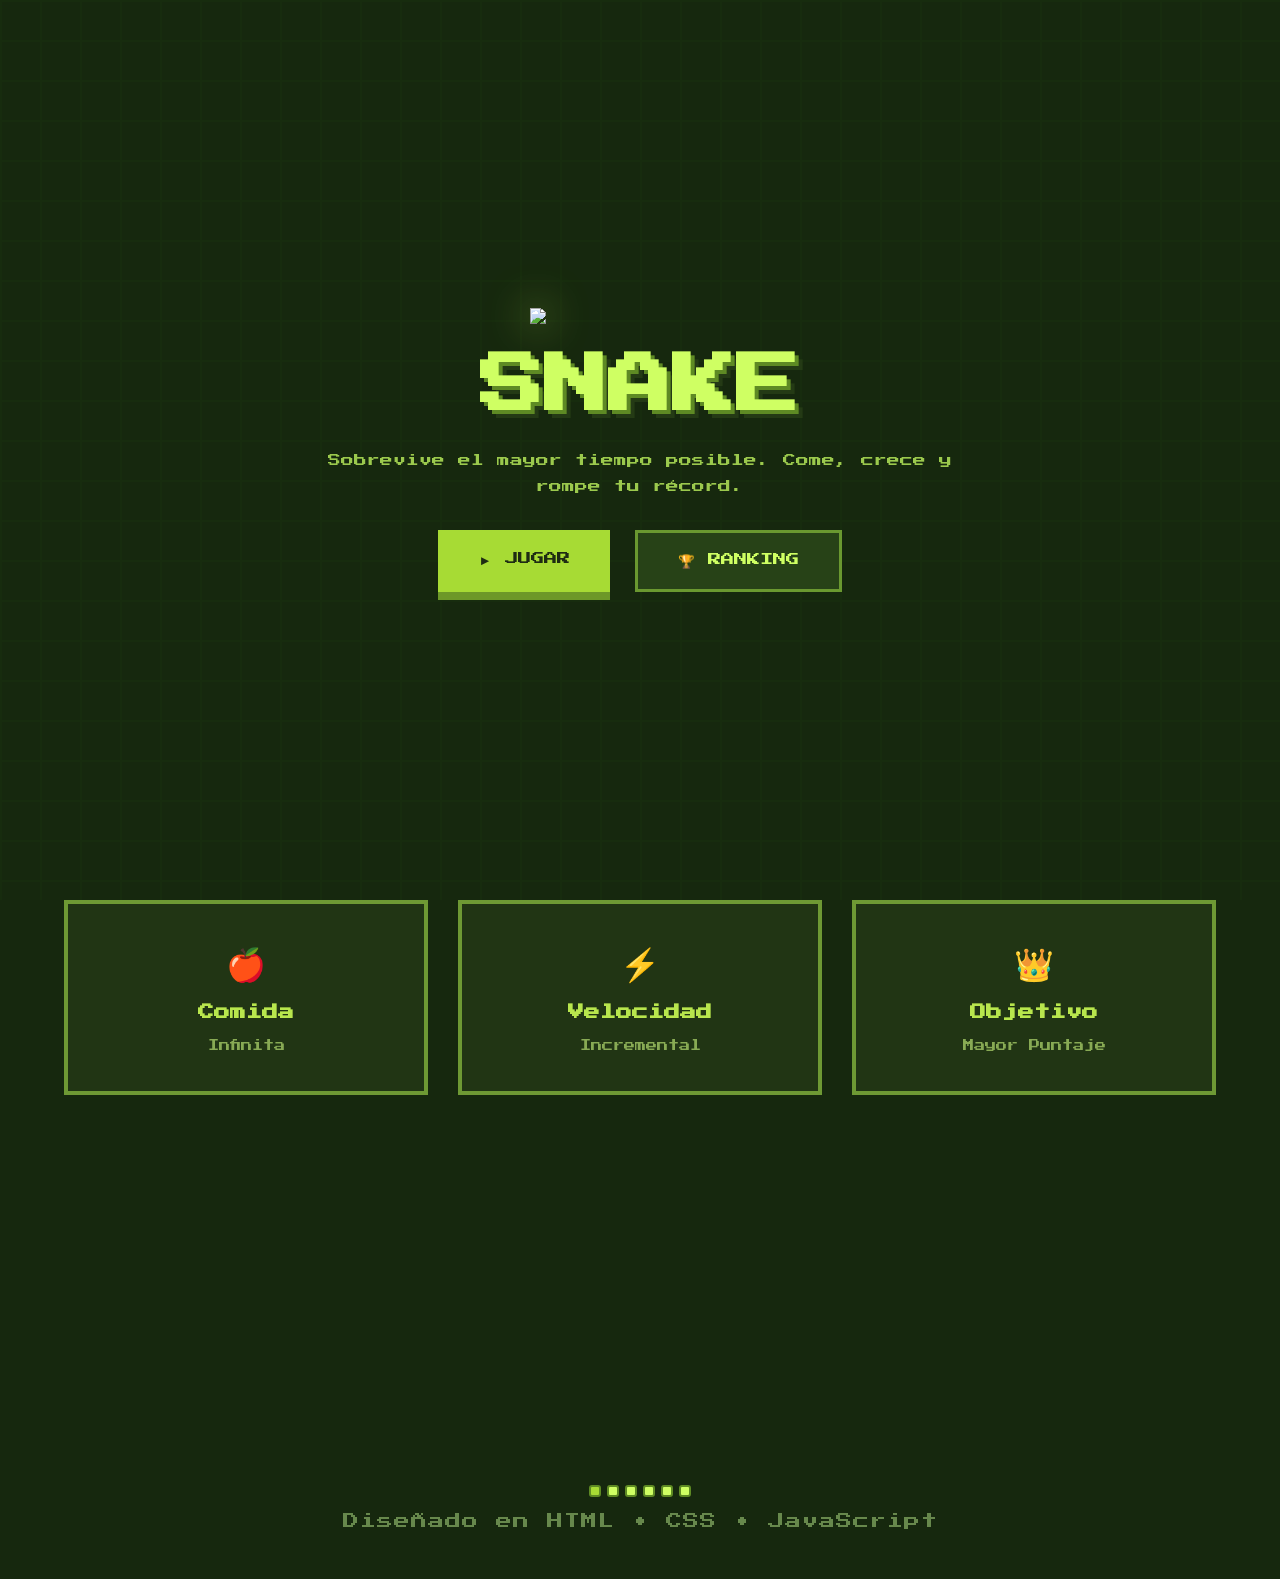
==== Web/index.html @ 56bdaa47 "Creación archivos python y java" ====
<!DOCTYPE html>
<html lang="es">

<head>

    <meta charset="UTF-8">
    <meta name="viewport" content="width=device-width, initial-scale=1.0">

    <title>Snake</title>

    <link rel="stylesheet" href="/Web/css/styles.css">

    <link rel="preconnect" href="https://fonts.googleapis.com">
    <link rel="preconnect" href="https://fonts.gstatic.com" crossorigin>

    <link href="https://fonts.googleapis.com/css2?family=Press+Start+2P&display=swap" rel="stylesheet">

</head>

<body>

    <div class="background-grid"></div>

    <header>

        <img src="snake-logo.png" class="logo">

        <h1>SNAKE</h1>

        <p>
            Sobrevive el mayor tiempo posible.
            Come, crece y rompe tu récord.
        </p>

        <div class="buttons">

            <button class="play">
                ► JUGAR
            </button>

            <button class="ranking">
                🏆 RANKING
            </button>

        </div>

    </header>


    <section class="stats">

        <div>

            <span>🍎</span>

            <h2>Comida</h2>

            <p>Infinita</p>

        </div>

        <div>

            <span>⚡</span>

            <h2>Velocidad</h2>

            <p>Incremental</p>

        </div>

        <div>

            <span>👑</span>

            <h2>Objetivo</h2>

            <p>Mayor Puntaje</p>

        </div>

    </section>


    <section class="snake-animation">

        <div id="snake"></div>

    </section>


    <footer>

        <div class="footer-snake" aria-hidden="true">
            <span class="snake-segment"></span>
            <span class="snake-segment"></span>
            <span class="snake-segment"></span>
            <span class="snake-segment"></span>
            <span class="snake-segment"></span>
            <span class="snake-segment"></span>
        </div>

        <div class="footer-text">
            Diseñado en HTML • CSS • JavaScript
        </div>

    </footer>

<script src="script.js"></script>

</body>

</html>
---- Web/css/styles.css ----
*{
    margin:0;
    padding:0;
    box-sizing:border-box;
}

body{

    font-family:"Press Start 2P", cursive;

    background:#16280E;

    color:#C6FF5D;

    overflow-x:hidden;

}

/*----------------------*/

.background-grid{

    position:fixed;

    width:100%;
    height:100%;

    background-image:

    linear-gradient(#1C3611 2px, transparent 2px),
    linear-gradient(90deg,#1C3611 2px, transparent 2px);

    background-size:40px 40px;

    opacity:.35;

    z-index:-1;

}

/*----------------------*/

header{

    min-height:100vh;

    display:flex;

    flex-direction:column;

    justify-content:center;

    align-items:center;

    text-align:center;

    gap:30px;

    padding:40px;

}

/*----------------------*/

.logo{

    width:220px;

    image-rendering:pixelated;

    filter:drop-shadow(0 0 20px #A8D63D);

}

/*----------------------*/

h1{

    font-size:4rem;

    color:#CFFF63;

    text-shadow:

    4px 4px #5E8A24,

    8px 8px #243A15;

}

header p{

    width:700px;
    max-width:90%;

    color:#9BC94D;

    line-height:2;

    font-size:.8rem;

}

/*----------------------*/

.buttons{

    display:flex;

    gap:25px;

    flex-wrap:wrap;

}

/*----------------------*/

button{

    padding:20px 40px;

    border:none;

    cursor:pointer;

    font-family:inherit;

    transition:.25s;

}

/*----------------------*/

.play{

    background:#A7DB34;

    color:#1E2C13;

    box-shadow:0 8px #6D9828;

}

/*----------------------*/

.ranking{

    background:#274217;

    color:#CFFF63;

    border:3px solid #6A9830;

}

/*----------------------*/

button:hover{

    transform:translateY(-5px);

    box-shadow:0 0 20px #BFFF55;

}

/*----------------------*/

.stats{

    display:grid;

    grid-template-columns:repeat(3,1fr);

    gap:30px;

    width:90%;

    max-width:1200px;

    margin:auto;

    padding-bottom:100px;

}

/*----------------------*/

.stats div{

    background:#213514;

    border:4px solid #6E9934;

    padding:40px;

    text-align:center;

    transition:.3s;

}

.stats div:hover{

    transform:translateY(-8px);

}

.stats span{

    font-size:2rem;

}

.stats h2{

    margin:20px 0;

    color:#B8E64D;

    font-size:1rem;

}

.stats p{

    color:#88AA54;

    font-size:.7rem;

}

/*----------------------*/

.snake-animation{

    display:flex;

    justify-content:center;

    margin:120px 0;

}

/*----------------------*/

#snake{

    display:flex;

    gap:5px;

}

/*----------------------*/

.pixel{

    width:25px;

    height:25px;

    background:#A8D63C;

    border:3px solid #5A8725;

}

/*----------------------*/

footer{

    text-align:center;

    padding:50px;

    color:#67884C;

}

.footer-snake{

    display:flex;

    justify-content:center;

    gap:6px;

    margin:0 auto 16px;

    width:max-content;

    animation:snake-move 1.2s ease-in-out infinite alternate;

}

.snake-segment{

    width:12px;

    height:12px;

    background:#CFFF63;

    border:2px solid #5E8A24;

    border-radius:3px;

}

.snake-segment:first-child{

    background:#A7DB34;

}

.footer-text{

    letter-spacing:1px;

}

@keyframes snake-move{

    0%{

        transform:translateX(-18px);

    }

    100%{

        transform:translateX(18px);

    }

}

/*----------------------*/

@media(max-width:850px){

    h1{

        font-size:2rem;

    }

    .stats{

        grid-template-columns:1fr;

    }

    button{

        width:100%;

    }

    .buttons{

        width:100%;
    }

}
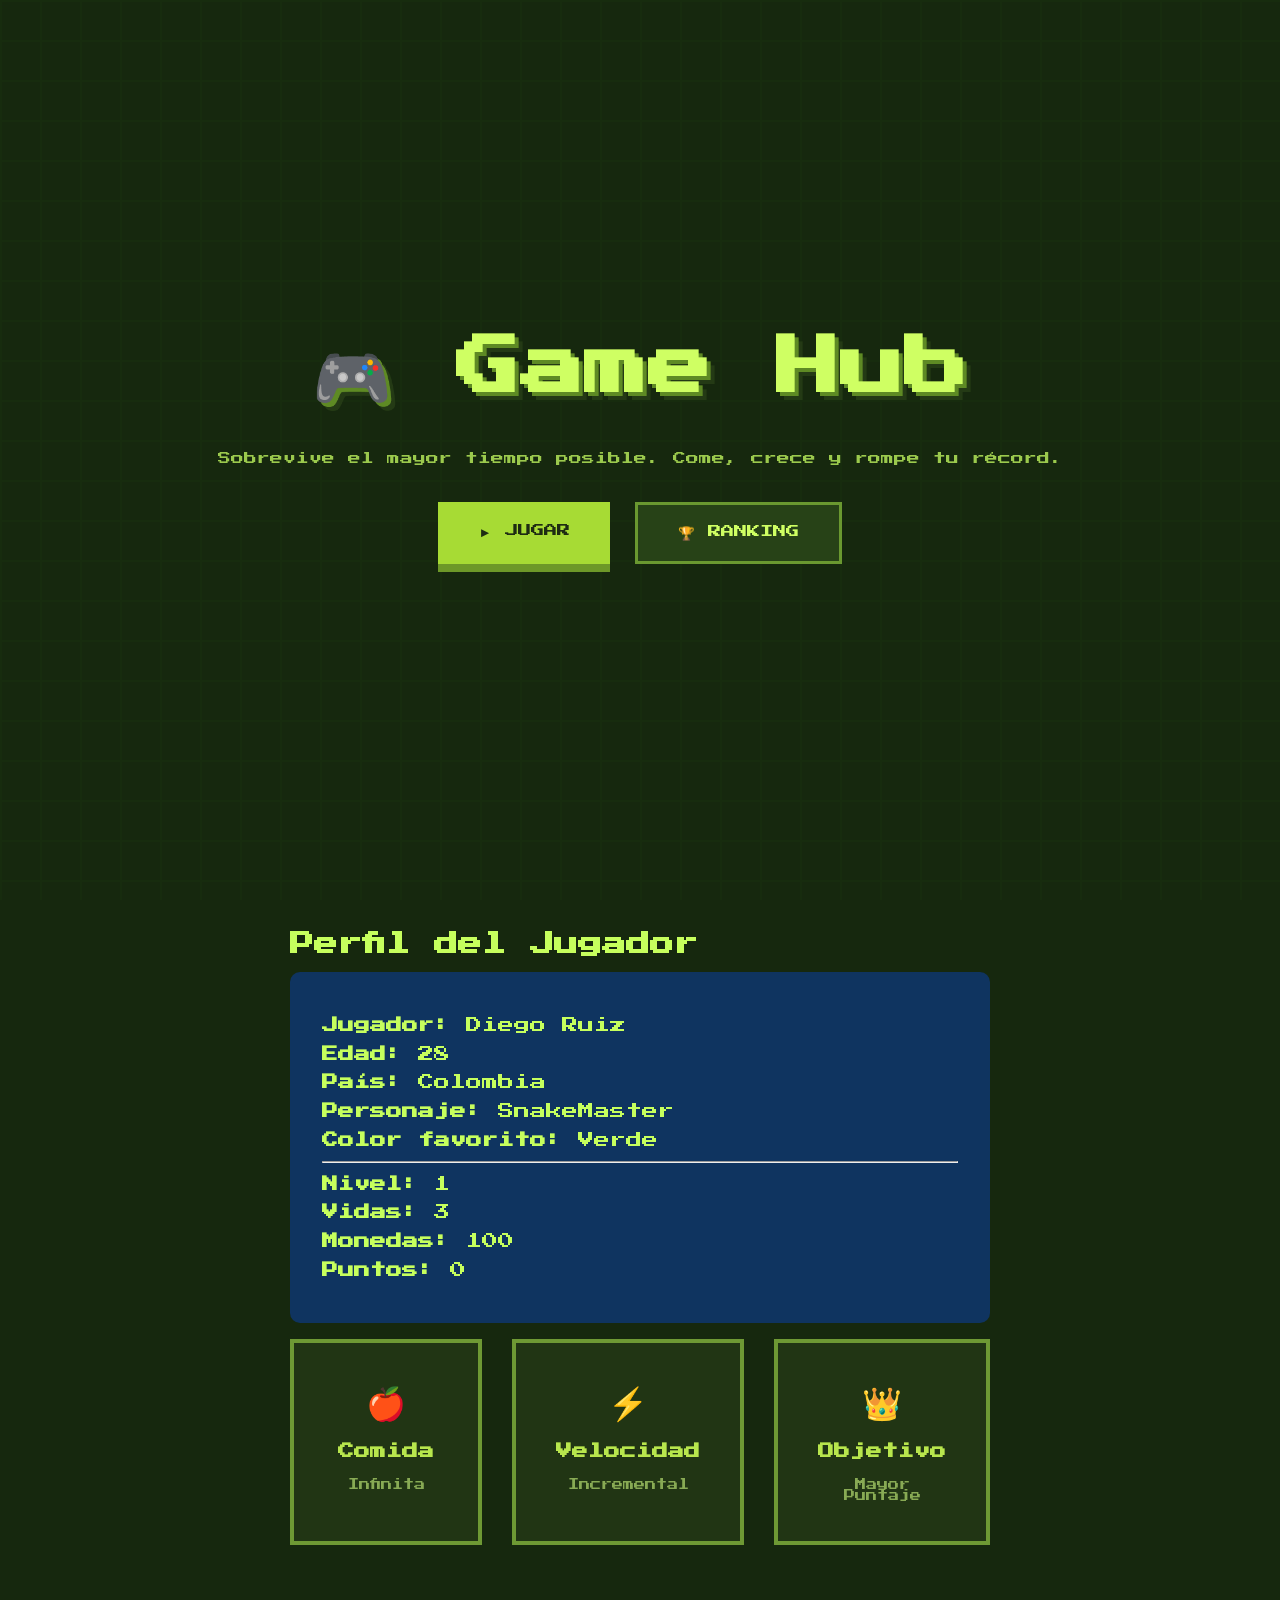
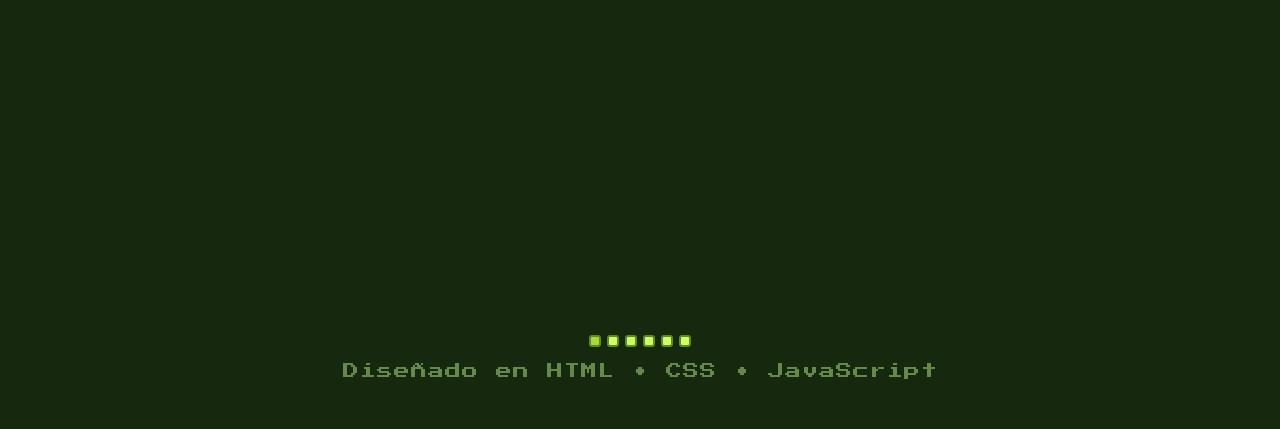
==== commit 1ed6a898: "Feat: agregar sección perfil a la web, creación captura de datos perfil java y python" ====
--- a/Web/index.html
+++ b/Web/index.html
@@ -1,113 +1,97 @@
-<!DOCTYPE html>
+<!doctype html>
 <html lang="es">
-
-<head>
-
-    <meta charset="UTF-8">
-    <meta name="viewport" content="width=device-width, initial-scale=1.0">
+  <head>
+    <meta charset="UTF-8" />
+    <meta name="viewport" content="width=device-width, initial-scale=1.0" />
 
     <title>Snake</title>
 
-    <link rel="stylesheet" href="/Web/css/styles.css">
+    <link rel="stylesheet" href="/Web/css/styles.css" />
 
-    <link rel="preconnect" href="https://fonts.googleapis.com">
-    <link rel="preconnect" href="https://fonts.gstatic.com" crossorigin>
+    <link rel="preconnect" href="https://fonts.googleapis.com" />
+    <link rel="preconnect" href="https://fonts.gstatic.com" crossorigin />
 
-    <link href="https://fonts.googleapis.com/css2?family=Press+Start+2P&display=swap" rel="stylesheet">
+    <link
+      href="https://fonts.googleapis.com/css2?family=Press+Start+2P&display=swap"
+      rel="stylesheet"
+    />
+  </head>
 
-</head>
-
-<body>
-
+  <body>
     <div class="background-grid"></div>
 
     <header>
+      <h1>🎮 Game Hub</h1>
 
-        <img src="snake-logo.png" class="logo">
+      <p>Sobrevive el mayor tiempo posible. Come, crece y rompe tu récord.</p>
 
-        <h1>SNAKE</h1>
-
-        <p>
-            Sobrevive el mayor tiempo posible.
-            Come, crece y rompe tu récord.
-        </p>
-
-        <div class="buttons">
-
-            <button class="play">
-                ► JUGAR
-            </button>
-
-            <button class="ranking">
-                🏆 RANKING
-            </button>
-
-        </div>
-
+      <div class="buttons">
+        <button class="play">► JUGAR</button>
+        <button class="ranking">🏆 RANKING</button>
+      </div>
     </header>
 
+    <main>
+        
+      <section class="perfil">
+        <h2>Perfil del Jugador</h2>
 
-    <section class="stats">
+        <div class="card">
+          <p><strong>Jugador:</strong> Diego Ruiz</p>
+          <p><strong>Edad:</strong> 28</p>
+          <p><strong>País:</strong> Colombia</p>
+          <p><strong>Personaje:</strong> SnakeMaster</p>
+          <p><strong>Color favorito:</strong> Verde</p>
 
+          <hr />
+
+          <p><strong>Nivel:</strong> 1</p>
+          <p><strong>Vidas:</strong> 3</p>
+          <p><strong>Monedas:</strong> 100</p>
+          <p><strong>Puntos:</strong> 0</p>
+        </div>
+      </section>
+
+      <section class="stats">
         <div>
-
-            <span>🍎</span>
-
-            <h2>Comida</h2>
-
-            <p>Infinita</p>
-
+          <span>🍎</span>
+          <h2>Comida</h2>
+          <p>Infinita</p>
         </div>
 
         <div>
-
-            <span>⚡</span>
-
-            <h2>Velocidad</h2>
-
-            <p>Incremental</p>
-
+          <span>⚡</span>
+          <h2>Velocidad</h2>
+          <p>Incremental</p>
         </div>
 
         <div>
+          <span>👑</span>
 
-            <span>👑</span>
+          <h2>Objetivo</h2>
 
-            <h2>Objetivo</h2>
+          <p>Mayor Puntaje</p>
+        </div>
+      </section>
 
-            <p>Mayor Puntaje</p>
-
-        </div>
-
-    </section>
-
-
-    <section class="snake-animation">
-
+      <section class="snake-animation">
         <div id="snake"></div>
-
-    </section>
-
+      </section>
+    </main>
 
     <footer>
+      <div class="footer-snake" aria-hidden="true">
+        <span class="snake-segment"></span>
+        <span class="snake-segment"></span>
+        <span class="snake-segment"></span>
+        <span class="snake-segment"></span>
+        <span class="snake-segment"></span>
+        <span class="snake-segment"></span>
+      </div>
 
-        <div class="footer-snake" aria-hidden="true">
-            <span class="snake-segment"></span>
-            <span class="snake-segment"></span>
-            <span class="snake-segment"></span>
-            <span class="snake-segment"></span>
-            <span class="snake-segment"></span>
-            <span class="snake-segment"></span>
-        </div>
-
-        <div class="footer-text">
-            Diseñado en HTML • CSS • JavaScript
-        </div>
-
+      <div class="footer-text">Diseñado en HTML • CSS • JavaScript</div>
     </footer>
 
-<script src="script.js"></script>
-
-</body>
-
-</html>+    <script src="script.js"></script>
+  </body>
+</html>
--- a/Web/css/styles.css
+++ b/Web/css/styles.css
@@ -1,365 +1,262 @@
-*{
-    margin:0;
-    padding:0;
-    box-sizing:border-box;
-}
-
-body{
-
-    font-family:"Press Start 2P", cursive;
-
-    background:#16280E;
-
-    color:#C6FF5D;
-
-    overflow-x:hidden;
-
-}
-
-/*----------------------*/
-
-.background-grid{
-
-    position:fixed;
-
-    width:100%;
-    height:100%;
-
-    background-image:
-
-    linear-gradient(#1C3611 2px, transparent 2px),
-    linear-gradient(90deg,#1C3611 2px, transparent 2px);
-
-    background-size:40px 40px;
-
-    opacity:.35;
-
-    z-index:-1;
-
-}
-
-/*----------------------*/
-
-header{
-
-    min-height:100vh;
-
-    display:flex;
-
-    flex-direction:column;
-
-    justify-content:center;
-
-    align-items:center;
-
-    text-align:center;
-
-    gap:30px;
-
-    padding:40px;
-
-}
-
-/*----------------------*/
-
-.logo{
-
-    width:220px;
-
-    image-rendering:pixelated;
-
-    filter:drop-shadow(0 0 20px #A8D63D);
-
-}
-
-/*----------------------*/
-
-h1{
-
-    font-size:4rem;
-
-    color:#CFFF63;
-
-    text-shadow:
-
-    4px 4px #5E8A24,
-
-    8px 8px #243A15;
-
-}
-
-header p{
-
-    width:700px;
-    max-width:90%;
-
-    color:#9BC94D;
-
-    line-height:2;
-
-    font-size:.8rem;
-
-}
-
-/*----------------------*/
-
-.buttons{
-
-    display:flex;
-
-    gap:25px;
-
-    flex-wrap:wrap;
-
-}
-
-/*----------------------*/
-
-button{
-
-    padding:20px 40px;
-
-    border:none;
-
-    cursor:pointer;
-
-    font-family:inherit;
-
-    transition:.25s;
-
-}
-
-/*----------------------*/
-
-.play{
-
-    background:#A7DB34;
-
-    color:#1E2C13;
-
-    box-shadow:0 8px #6D9828;
-
-}
-
-/*----------------------*/
-
-.ranking{
-
-    background:#274217;
-
-    color:#CFFF63;
-
-    border:3px solid #6A9830;
-
-}
-
-/*----------------------*/
-
-button:hover{
-
-    transform:translateY(-5px);
-
-    box-shadow:0 0 20px #BFFF55;
-
-}
-
-/*----------------------*/
-
-.stats{
-
-    display:grid;
-
-    grid-template-columns:repeat(3,1fr);
-
-    gap:30px;
+* {
+  margin: 0;
+  padding: 0;
+  box-sizing: border-box;
+}
+
+body {
+  font-family: "Press Start 2P", cursive;
+  background: #16280e;
+  color: #c6ff5d;
+  overflow-x: hidden;
+}
+
+/**************************/
+
+main{
 
     width:90%;
-
-    max-width:1200px;
-
-    margin:auto;
-
-    padding-bottom:100px;
-
-}
-
-/*----------------------*/
-
-.stats div{
-
-    background:#213514;
-
-    border:4px solid #6E9934;
-
-    padding:40px;
-
-    text-align:center;
-
-    transition:.3s;
-
-}
-
-.stats div:hover{
-
-    transform:translateY(-8px);
-
-}
-
-.stats span{
-
-    font-size:2rem;
-
-}
-
-.stats h2{
-
-    margin:20px 0;
-
-    color:#B8E64D;
-
-    font-size:1rem;
-
-}
-
-.stats p{
-
-    color:#88AA54;
-
-    font-size:.7rem;
-
-}
-
-/*----------------------*/
-
-.snake-animation{
-
-    display:flex;
-
-    justify-content:center;
-
-    margin:120px 0;
-
-}
-
-/*----------------------*/
-
-#snake{
-
-    display:flex;
-
-    gap:5px;
-
-}
-
-/*----------------------*/
-
-.pixel{
-
-    width:25px;
-
-    height:25px;
-
-    background:#A8D63C;
-
-    border:3px solid #5A8725;
-
-}
-
-/*----------------------*/
-
-footer{
-
-    text-align:center;
-
-    padding:50px;
-
-    color:#67884C;
-
-}
-
-.footer-snake{
-
-    display:flex;
-
-    justify-content:center;
-
-    gap:6px;
-
-    margin:0 auto 16px;
-
-    width:max-content;
-
-    animation:snake-move 1.2s ease-in-out infinite alternate;
-
-}
-
-.snake-segment{
-
-    width:12px;
-
-    height:12px;
-
-    background:#CFFF63;
-
-    border:2px solid #5E8A24;
-
-    border-radius:3px;
-
-}
-
-.snake-segment:first-child{
-
-    background:#A7DB34;
-
-}
-
-.footer-text{
-
-    letter-spacing:1px;
-
-}
-
-@keyframes snake-move{
-
-    0%{
-
-        transform:translateX(-18px);
-
-    }
-
-    100%{
-
-        transform:translateX(18px);
-
-    }
-
-}
-
-/*----------------------*/
-
-@media(max-width:850px){
-
-    h1{
-
-        font-size:2rem;
-
-    }
-
-    .stats{
-
-        grid-template-columns:1fr;
-
-    }
-
-    button{
-
-        width:100%;
-
-    }
-
-    .buttons{
-
-        width:100%;
-    }
-
-}+    max-width:700px;
+    margin:2rem auto;
+
+}
+
+/*----------------------*/
+
+.background-grid {
+  position: fixed;
+
+  width: 100%;
+  height: 100%;
+
+  background-image:
+    linear-gradient(#1c3611 2px, transparent 2px),
+    linear-gradient(90deg, #1c3611 2px, transparent 2px);
+
+  background-size: 40px 40px;
+
+  opacity: 0.35;
+
+  z-index: -1;
+}
+
+/*----------------------*/
+
+header {
+  min-height: 100vh;
+  display: flex;
+  flex-direction: column;
+  justify-content: center;
+  align-items: center;
+  text-align: center;
+  gap: 30px;
+  padding: 40px;
+}
+
+/*----------------------*/
+
+.logo {
+  width: 220px;
+  image-rendering: pixelated;
+  filter: drop-shadow(0 0 20px #a8d63d);
+}
+
+/*----------------------*/
+
+h1 {
+  font-size: 4rem;
+  color: #cfff63;
+  text-shadow:
+    4px 4px #5e8a24,
+    8px 8px #243a15;
+}
+
+header p {
+  color: #9bc94d;
+  line-height: 2;
+  font-size: 0.8rem;
+}
+
+/*----------------------*/
+
+.buttons {
+  display: flex;
+  gap: 25px;
+  flex-wrap: wrap;
+}
+
+/*----------------------*/
+
+button {
+  padding: 20px 40px;
+  border: none;
+  cursor: pointer;
+  font-family: inherit;
+  transition: 0.25s;
+}
+
+/***************************/
+
+.card{
+
+    background:#0f3460;
+    padding:2rem;
+    border-radius:10px;
+    margin-top:1rem;
+    margin-bottom:1rem;
+}
+
+.card p{
+
+    margin:.8rem 0;
+
+}
+
+/*----------------------*/
+
+.play {
+  background: #a7db34;
+  color: #1e2c13;
+  box-shadow: 0 8px #6d9828;
+}
+
+/*----------------------*/
+
+.ranking {
+  background: #274217;
+  color: #cfff63;
+  border: 3px solid #6a9830;
+}
+
+/*----------------------*/
+
+button:hover {
+  transform: translateY(-5px);
+  box-shadow: 0 0 20px #bfff55;
+}
+
+/*----------------------*/
+
+.stats {
+  display: grid;
+  grid-template-columns: repeat(3, 1fr);
+  gap: 30px;
+  margin: auto;
+  padding-bottom: 100px;
+}
+
+/*----------------------*/
+
+.stats div {
+  background: #213514;
+  border: 4px solid #6e9934;
+  padding: 40px;
+  text-align: center;
+  transition: 0.3s;
+}
+
+.stats div:hover {
+  transform: translateY(-8px);
+}
+
+.stats span {
+  font-size: 2rem;
+}
+
+.stats h2 {
+  margin: 20px 0;
+  color: #b8e64d;
+  font-size: 1rem;
+}
+
+.stats p {
+  color: #88aa54;
+  font-size: 0.7rem;
+}
+
+/*----------------------*/
+
+.snake-animation {
+  display: flex;
+  justify-content: center;
+  margin: 120px 0;
+}
+
+/*----------------------*/
+
+#snake {
+  display: flex;
+  gap: 5px;
+}
+
+/*----------------------*/
+
+.pixel {
+  width: 25px;
+  height: 25px;
+  background: #a8d63c;
+  border: 3px solid #5a8725;
+}
+
+/*----------------------*/
+
+footer {
+  text-align: center;
+  padding: 50px;
+  color: #67884c;
+}
+
+.footer-snake {
+  display: flex;
+  justify-content: center;
+  gap: 6px;
+  margin: 0 auto 16px;
+  width: max-content;
+  animation: snake-move 1.2s ease-in-out infinite alternate;
+}
+
+.snake-segment {
+  width: 12px;
+  height: 12px;
+  background: #cfff63;
+  border: 2px solid #5e8a24;
+  border-radius: 3px;
+}
+
+.snake-segment:first-child {
+  background: #a7db34;
+}
+
+.footer-text {
+  letter-spacing: 1px;
+}
+
+@keyframes snake-move {
+  0% {
+    transform: translateX(-18px);
+  }
+
+  100% {
+    transform: translateX(18px);
+  }
+}
+
+/*----------------------*/
+
+@media (max-width: 850px) {
+  h1 {
+    font-size: 2rem;
+  }
+
+  .stats {
+    grid-template-columns: 1fr;
+  }
+
+  button {
+    width: 100%;
+  }
+
+  .buttons {
+    width: 100%;
+  }
+}
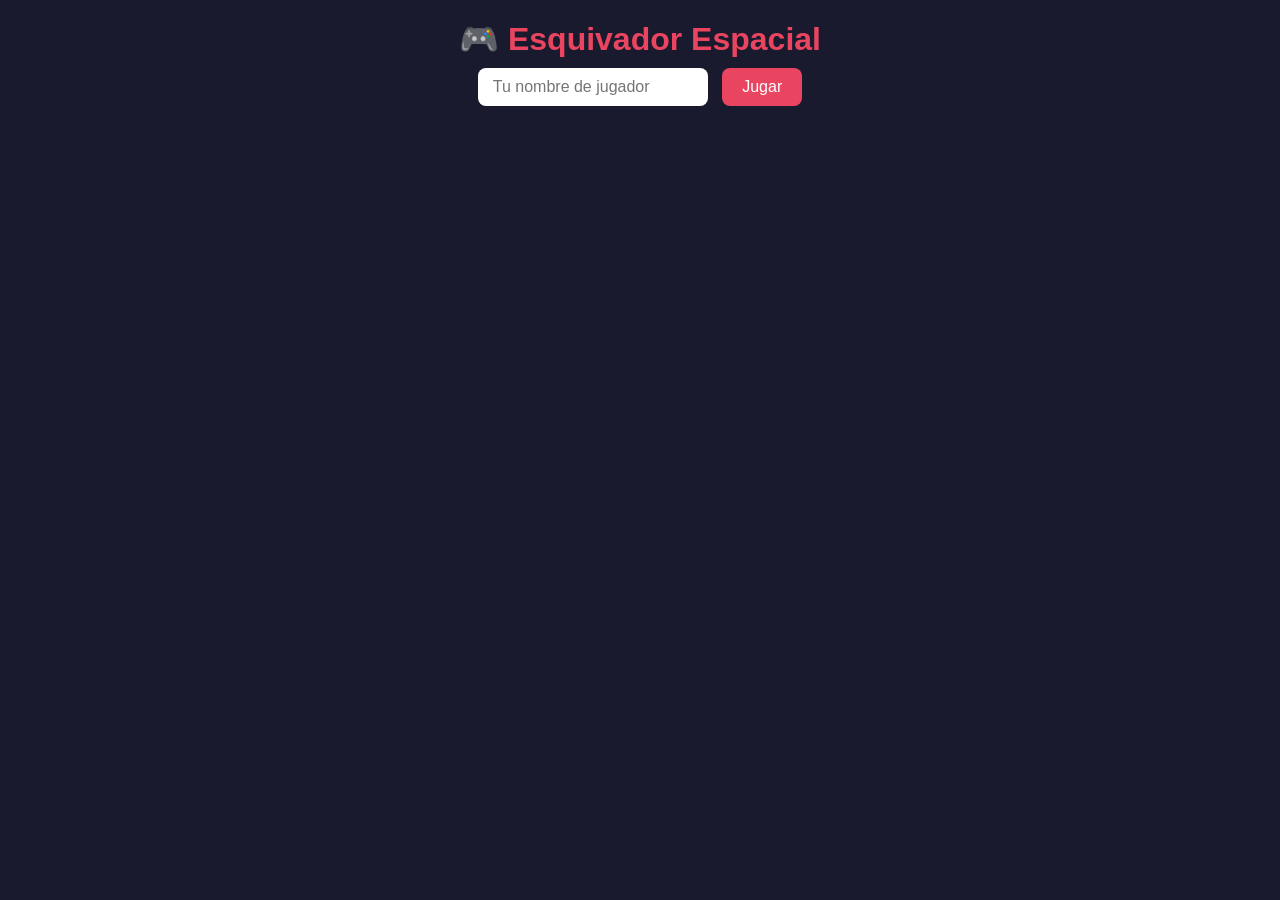
==== commit b4a9e44e: "prueba con muchos errores" ====
--- a/Web/index.html
+++ b/Web/index.html
@@ -1,97 +1,213 @@
-<!doctype html>
+<!DOCTYPE html>
 <html lang="es">
-  <head>
-    <meta charset="UTF-8" />
-    <meta name="viewport" content="width=device-width, initial-scale=1.0" />
-
-    <title>Snake</title>
-
-    <link rel="stylesheet" href="/Web/css/styles.css" />
-
-    <link rel="preconnect" href="https://fonts.googleapis.com" />
-    <link rel="preconnect" href="https://fonts.gstatic.com" crossorigin />
-
-    <link
-      href="https://fonts.googleapis.com/css2?family=Press+Start+2P&display=swap"
-      rel="stylesheet"
-    />
-  </head>
-
-  <body>
-    <div class="background-grid"></div>
-
-    <header>
-      <h1>🎮 Game Hub</h1>
-
-      <p>Sobrevive el mayor tiempo posible. Come, crece y rompe tu récord.</p>
-
-      <div class="buttons">
-        <button class="play">► JUGAR</button>
-        <button class="ranking">🏆 RANKING</button>
-      </div>
-    </header>
-
-    <main>
-        
-      <section class="perfil">
-        <h2>Perfil del Jugador</h2>
-
-        <div class="card">
-          <p><strong>Jugador:</strong> Diego Ruiz</p>
-          <p><strong>Edad:</strong> 28</p>
-          <p><strong>País:</strong> Colombia</p>
-          <p><strong>Personaje:</strong> SnakeMaster</p>
-          <p><strong>Color favorito:</strong> Verde</p>
-
-          <hr />
-
-          <p><strong>Nivel:</strong> 1</p>
-          <p><strong>Vidas:</strong> 3</p>
-          <p><strong>Monedas:</strong> 100</p>
-          <p><strong>Puntos:</strong> 0</p>
+<head>
+    <meta charset="UTF-8">
+    <meta name="viewport" content="width=device-width, initial-scale=1.0">
+    <title>Juego Web - Sesión Java</title>
+    <style>
+        * { margin: 0; padding: 0; box-sizing: border-box; }
+        body {
+            background: #1a1a2e;
+            color: #eee;
+            font-family: 'Segoe UI', sans-serif;
+            display: flex;
+            flex-direction: column;
+            align-items: center;
+            padding: 20px;
+        }
+        h1 { color: #e94560; margin-bottom: 10px; }
+        #loginPanel, #gamePanel { text-align: center; }
+        #gamePanel { display: none; }
+        input {
+            padding: 10px 15px;
+            font-size: 16px;
+            border: none;
+            border-radius: 8px;
+            margin-right: 10px;
+        }
+        button {
+            padding: 10px 20px;
+            font-size: 16px;
+            background: #e94560;
+            color: white;
+            border: none;
+            border-radius: 8px;
+            cursor: pointer;
+        }
+        button:hover { background: #c73e54; }
+        #stats {
+            display: flex;
+            gap: 30px;
+            margin: 15px 0;
+            font-size: 18px;
+        }
+        .stat { background: #16213e; padding: 10px 20px; border-radius: 10px; }
+        .stat span { color: #e94560; font-weight: bold; }
+        canvas {
+            border: 3px solid #e94560;
+            border-radius: 10px;
+            background: #0f3460;
+        }
+        #status { margin-top: 10px; color: #aaa; font-size: 14px; }
+    </style>
+</head>
+<body>
+    <h1>🎮 Esquivador Espacial</h1>
+
+    <!-- Login -->
+    <div id="loginPanel">
+        <input type="text" id="playerName" placeholder="Tu nombre de jugador" maxlength="15">
+        <button onclick="startGame()">Jugar</button>
+    </div>
+
+    <!-- Juego -->
+    <div id="gamePanel">
+        <div id="stats">
+            <div class="stat">👤 Jugador: <span id="sName">-</span></div>
+            <div class="stat">❤️ Vidas: <span id="sLives">-</span></div>
+            <div class="stat">⭐ Puntaje: <span id="sScore">-</span></div>
         </div>
-      </section>
-
-      <section class="stats">
-        <div>
-          <span>🍎</span>
-          <h2>Comida</h2>
-          <p>Infinita</p>
-        </div>
-
-        <div>
-          <span>⚡</span>
-          <h2>Velocidad</h2>
-          <p>Incremental</p>
-        </div>
-
-        <div>
-          <span>👑</span>
-
-          <h2>Objetivo</h2>
-
-          <p>Mayor Puntaje</p>
-        </div>
-      </section>
-
-      <section class="snake-animation">
-        <div id="snake"></div>
-      </section>
-    </main>
-
-    <footer>
-      <div class="footer-snake" aria-hidden="true">
-        <span class="snake-segment"></span>
-        <span class="snake-segment"></span>
-        <span class="snake-segment"></span>
-        <span class="snake-segment"></span>
-        <span class="snake-segment"></span>
-        <span class="snake-segment"></span>
-      </div>
-
-      <div class="footer-text">Diseñado en HTML • CSS • JavaScript</div>
-    </footer>
-
-    <script src="script.js"></script>
-  </body>
-</html>
+        <canvas id="gameCanvas" width="400" height="600"></canvas>
+        <div id="status">Usa ← → para moverte</div>
+    </div>
+
+    <script>
+        const API = 'http://localhost:8080';
+        let sessionId = null;
+        let playerName = '';
+        let lives = 3;
+        let score = 0;
+        let gameRunning = false;
+
+        // Canvas setup
+        const canvas = document.getElementById('gameCanvas');
+        const ctx = canvas.getContext('2d');
+
+        // Estado del juego
+        let player = { x: 180, y: 540, w: 40, h: 40, speed: 5 };
+        let obstacles = [];
+        let frameCount = 0;
+        let keys = {};
+
+        async function startGame() {
+            playerName = document.getElementById('playerName').value || 'Anónimo';
+            
+            // Crear sesión en Java
+            const res = await fetch(`${API}/api/session/create`, {
+                method: 'POST',
+                headers: { 'Content-Type': 'application/json' },
+                body: JSON.stringify({ playerName })
+            });
+            const data = await res.json();
+            sessionId = data.id;
+            lives = data.lives;
+            score = data.score;
+
+            // UI
+            document.getElementById('loginPanel').style.display = 'none';
+            document.getElementById('gamePanel').style.display = 'block';
+            updateStats();
+            
+            gameRunning = true;
+            requestAnimationFrame(gameLoop);
+        }
+
+        function updateStats() {
+            document.getElementById('sName').textContent = playerName;
+            document.getElementById('sLives').textContent = lives;
+            document.getElementById('sScore').textContent = score;
+        }
+
+        // Input
+        window.addEventListener('keydown', e => keys[e.key] = true);
+        window.addEventListener('keyup', e => keys[e.key] = false);
+
+        async function syncWithJava() {
+            // Enviar estado actual a Java
+            await fetch(`${API}/api/update`, {
+                method: 'POST',
+                headers: { 'Content-Type': 'application/json' },
+                body: JSON.stringify({ sessionId, lives, score })
+            });
+        }
+
+        function gameLoop() {
+            if (!gameRunning) return;
+
+            ctx.fillStyle = '#0f3460';
+            ctx.fillRect(0, 0, canvas.width, canvas.height);
+
+            // Mover jugador
+            if (keys['ArrowLeft'] && player.x > 0) player.x -= player.speed;
+            if (keys['ArrowRight'] && player.x < canvas.width - player.w) player.x += player.speed;
+
+            // Dibujar jugador
+            ctx.fillStyle = '#e94560';
+            ctx.fillRect(player.x, player.y, player.w, player.h);
+
+            // Generar obstáculos
+            frameCount++;
+            if (frameCount % 60 === 0) {
+                obstacles.push({
+                    x: Math.random() * (canvas.width - 30),
+                    y: -30,
+                    w: 30,
+                    h: 30,
+                    speed: 3 + Math.random() * 2
+                });
+            }
+
+            // Mover y dibujar obstáculos
+            ctx.fillStyle = '#f39c12';
+            for (let i = obstacles.length - 1; i >= 0; i--) {
+                let obs = obstacles[i];
+                obs.y += obs.speed;
+                ctx.fillRect(obs.x, obs.y, obs.w, obs.h);
+
+                // Colisión
+                if (player.x < obs.x + obs.w &&
+                    player.x + player.w > obs.x &&
+                    player.y < obs.y + obs.h &&
+                    player.y + player.h > obs.y) {
+                    
+                    lives--;
+                    obstacles.splice(i, 1);
+                    updateStats();
+                    syncWithJava(); // Sincronizar con Java
+
+                    if (lives <= 0) {
+                        gameOver();
+                        return;
+                    }
+                    continue;
+                }
+
+                // Puntaje por esquivar
+                if (obs.y > canvas.height) {
+                    score += 10;
+                    obstacles.splice(i, 1);
+                    updateStats();
+                    if (score % 50 === 0) syncWithJava(); // Sincronizar cada 50 pts
+                }
+            }
+
+            requestAnimationFrame(gameLoop);
+        }
+
+        function gameOver() {
+            gameRunning = false;
+            syncWithJava();
+            ctx.fillStyle = 'rgba(0,0,0,0.7)';
+            ctx.fillRect(0, 0, canvas.width, canvas.height);
+            ctx.fillStyle = '#e94560';
+            ctx.font = '30px Arial';
+            ctx.textAlign = 'center';
+            ctx.fillText('💀 GAME OVER', canvas.width/2, canvas.height/2);
+            ctx.fillStyle = '#fff';
+            ctx.font = '18px Arial';
+            ctx.fillText(`Puntaje final: ${score}`, canvas.width/2, canvas.height/2 + 40);
+            document.getElementById('status').textContent = 'Recarga la página para jugar de nuevo';
+        }
+    </script>
+</body>
+</html>
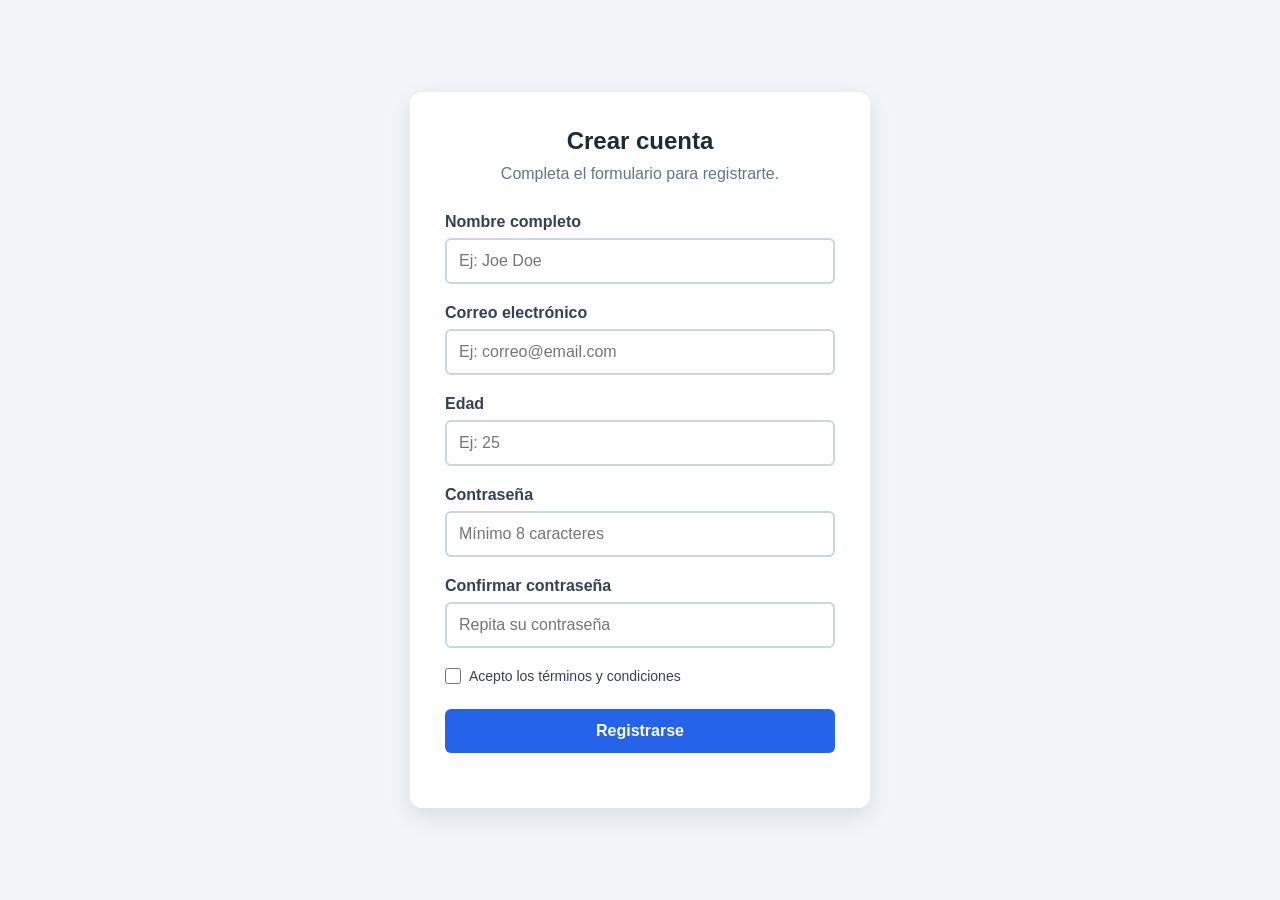
==== commit 3a8aa5a3: "Feat: formulario web" ====
--- a/Web/index.html
+++ b/Web/index.html
@@ -1,213 +1,114 @@
-<!DOCTYPE html>
+<!doctype html>
 <html lang="es">
-<head>
-    <meta charset="UTF-8">
-    <meta name="viewport" content="width=device-width, initial-scale=1.0">
-    <title>Juego Web - Sesión Java</title>
-    <style>
-        * { margin: 0; padding: 0; box-sizing: border-box; }
-        body {
-            background: #1a1a2e;
-            color: #eee;
-            font-family: 'Segoe UI', sans-serif;
-            display: flex;
-            flex-direction: column;
-            align-items: center;
-            padding: 20px;
-        }
-        h1 { color: #e94560; margin-bottom: 10px; }
-        #loginPanel, #gamePanel { text-align: center; }
-        #gamePanel { display: none; }
-        input {
-            padding: 10px 15px;
-            font-size: 16px;
-            border: none;
-            border-radius: 8px;
-            margin-right: 10px;
-        }
-        button {
-            padding: 10px 20px;
-            font-size: 16px;
-            background: #e94560;
-            color: white;
-            border: none;
-            border-radius: 8px;
-            cursor: pointer;
-        }
-        button:hover { background: #c73e54; }
-        #stats {
-            display: flex;
-            gap: 30px;
-            margin: 15px 0;
-            font-size: 18px;
-        }
-        .stat { background: #16213e; padding: 10px 20px; border-radius: 10px; }
-        .stat span { color: #e94560; font-weight: bold; }
-        canvas {
-            border: 3px solid #e94560;
-            border-radius: 10px;
-            background: #0f3460;
-        }
-        #status { margin-top: 10px; color: #aaa; font-size: 14px; }
-    </style>
-</head>
-<body>
-    <h1>🎮 Esquivador Espacial</h1>
+  <head>
+    <meta charset="UTF-8" />
 
-    <!-- Login -->
-    <div id="loginPanel">
-        <input type="text" id="playerName" placeholder="Tu nombre de jugador" maxlength="15">
-        <button onclick="startGame()">Jugar</button>
-    </div>
+    <meta name="viewport" content="width=device-width, initial-scale=1.0" />
 
-    <!-- Juego -->
-    <div id="gamePanel">
-        <div id="stats">
-            <div class="stat">👤 Jugador: <span id="sName">-</span></div>
-            <div class="stat">❤️ Vidas: <span id="sLives">-</span></div>
-            <div class="stat">⭐ Puntaje: <span id="sScore">-</span></div>
-        </div>
-        <canvas id="gameCanvas" width="400" height="600"></canvas>
-        <div id="status">Usa ← → para moverte</div>
-    </div>
+    <title>Formulario de registro</title>
 
-    <script>
-        const API = 'http://localhost:8080';
-        let sessionId = null;
-        let playerName = '';
-        let lives = 3;
-        let score = 0;
-        let gameRunning = false;
+    <link rel="stylesheet" href="css/styles.css" />
+  </head>
 
-        // Canvas setup
-        const canvas = document.getElementById('gameCanvas');
-        const ctx = canvas.getContext('2d');
+  <body>
+    <main class="contenedor">
+      <section class="formulario-contenedor">
+        <h1>Crear cuenta</h1>
 
-        // Estado del juego
-        let player = { x: 180, y: 540, w: 40, h: 40, speed: 5 };
-        let obstacles = [];
-        let frameCount = 0;
-        let keys = {};
+        <p class="descripcion">Completa el formulario para registrarte.</p>
 
-        async function startGame() {
-            playerName = document.getElementById('playerName').value || 'Anónimo';
-            
-            // Crear sesión en Java
-            const res = await fetch(`${API}/api/session/create`, {
-                method: 'POST',
-                headers: { 'Content-Type': 'application/json' },
-                body: JSON.stringify({ playerName })
-            });
-            const data = await res.json();
-            sessionId = data.id;
-            lives = data.lives;
-            score = data.score;
+        <form id="formulario">
+          <!-- Nombre -->
 
-            // UI
-            document.getElementById('loginPanel').style.display = 'none';
-            document.getElementById('gamePanel').style.display = 'block';
-            updateStats();
-            
-            gameRunning = true;
-            requestAnimationFrame(gameLoop);
-        }
+          <div class="campo">
+            <label for="nombre"> Nombre completo </label>
 
-        function updateStats() {
-            document.getElementById('sName').textContent = playerName;
-            document.getElementById('sLives').textContent = lives;
-            document.getElementById('sScore').textContent = score;
-        }
+            <input
+              type="text"
+              id="nombre"
+              name="nombre"
+              placeholder="Ej: Joe Doe"
+            />
 
-        // Input
-        window.addEventListener('keydown', e => keys[e.key] = true);
-        window.addEventListener('keyup', e => keys[e.key] = false);
+            <small id="errorNombre" class="mensaje-error"></small>
+          </div>
 
-        async function syncWithJava() {
-            // Enviar estado actual a Java
-            await fetch(`${API}/api/update`, {
-                method: 'POST',
-                headers: { 'Content-Type': 'application/json' },
-                body: JSON.stringify({ sessionId, lives, score })
-            });
-        }
+          <!-- Correo -->
 
-        function gameLoop() {
-            if (!gameRunning) return;
+          <div class="campo">
+            <label for="correo"> Correo electrónico </label>
 
-            ctx.fillStyle = '#0f3460';
-            ctx.fillRect(0, 0, canvas.width, canvas.height);
+            <input
+              type="email"
+              id="correo"
+              name="correo"
+              placeholder="Ej: correo@email.com"
+            />
 
-            // Mover jugador
-            if (keys['ArrowLeft'] && player.x > 0) player.x -= player.speed;
-            if (keys['ArrowRight'] && player.x < canvas.width - player.w) player.x += player.speed;
+            <small id="errorCorreo" class="mensaje-error"></small>
+          </div>
 
-            // Dibujar jugador
-            ctx.fillStyle = '#e94560';
-            ctx.fillRect(player.x, player.y, player.w, player.h);
+          <!-- Edad -->
 
-            // Generar obstáculos
-            frameCount++;
-            if (frameCount % 60 === 0) {
-                obstacles.push({
-                    x: Math.random() * (canvas.width - 30),
-                    y: -30,
-                    w: 30,
-                    h: 30,
-                    speed: 3 + Math.random() * 2
-                });
-            }
+          <div class="campo">
+            <label for="edad"> Edad </label>
 
-            // Mover y dibujar obstáculos
-            ctx.fillStyle = '#f39c12';
-            for (let i = obstacles.length - 1; i >= 0; i--) {
-                let obs = obstacles[i];
-                obs.y += obs.speed;
-                ctx.fillRect(obs.x, obs.y, obs.w, obs.h);
+            <input type="number" id="edad" name="edad" placeholder="Ej: 25" />
 
-                // Colisión
-                if (player.x < obs.x + obs.w &&
-                    player.x + player.w > obs.x &&
-                    player.y < obs.y + obs.h &&
-                    player.y + player.h > obs.y) {
-                    
-                    lives--;
-                    obstacles.splice(i, 1);
-                    updateStats();
-                    syncWithJava(); // Sincronizar con Java
+            <small id="errorEdad" class="mensaje-error"></small>
+          </div>
 
-                    if (lives <= 0) {
-                        gameOver();
-                        return;
-                    }
-                    continue;
-                }
+          <!-- Contraseña -->
 
-                // Puntaje por esquivar
-                if (obs.y > canvas.height) {
-                    score += 10;
-                    obstacles.splice(i, 1);
-                    updateStats();
-                    if (score % 50 === 0) syncWithJava(); // Sincronizar cada 50 pts
-                }
-            }
+          <div class="campo">
+            <label for="password"> Contraseña </label>
 
-            requestAnimationFrame(gameLoop);
-        }
+            <input
+              type="password"
+              id="password"
+              name="password"
+              placeholder="Mínimo 8 caracteres"
+            />
 
-        function gameOver() {
-            gameRunning = false;
-            syncWithJava();
-            ctx.fillStyle = 'rgba(0,0,0,0.7)';
-            ctx.fillRect(0, 0, canvas.width, canvas.height);
-            ctx.fillStyle = '#e94560';
-            ctx.font = '30px Arial';
-            ctx.textAlign = 'center';
-            ctx.fillText('💀 GAME OVER', canvas.width/2, canvas.height/2);
-            ctx.fillStyle = '#fff';
-            ctx.font = '18px Arial';
-            ctx.fillText(`Puntaje final: ${score}`, canvas.width/2, canvas.height/2 + 40);
-            document.getElementById('status').textContent = 'Recarga la página para jugar de nuevo';
-        }
-    </script>
-</body>
-</html>+            <small id="errorPassword" class="mensaje-error"></small>
+          </div>
+
+          <!-- Confirmar contraseña -->
+
+          <div class="campo">
+            <label for="confirmarPassword"> Confirmar contraseña </label>
+
+            <input
+              type="password"
+              id="confirmarPassword"
+              name="confirmarPassword"
+              placeholder="Repita su contraseña"
+            />
+
+            <small id="errorConfirmarPassword" class="mensaje-error"></small>
+          </div>
+
+          <!-- Términos -->
+
+          <div class="campo-checkbox">
+            <input type="checkbox" id="terminos" name="terminos" />
+
+            <label for="terminos"> Acepto los términos y condiciones </label>
+          </div>
+
+          <small id="errorTerminos" class="mensaje-error"></small>
+
+          <!-- Botón -->
+
+          <button type="submit" class="boton">Registrarse</button>
+
+          <!-- Mensaje general -->
+
+          <p id="mensajeFormulario" class="mensaje-formulario"></p>
+        </form>
+      </section>
+    </main>
+
+    <script src="js/script.js"></script>
+  </body>
+</html>
--- a/Web/css/styles.css
+++ b/Web/css/styles.css
@@ -0,0 +1,197 @@
+/* ==============================
+   CONFIGURACIÓN GENERAL
+   ============================== */
+
+* {
+  box-sizing: border-box;
+  margin: 0;
+  padding: 0;
+}
+
+body {
+  font-family: Arial, sans-serif;
+  min-height: 100vh;
+  background-color: #f1f5f9;
+  display: flex;
+  justify-content: center;
+  align-items: center;
+}
+
+/* ==============================
+   CONTENEDOR
+   ============================== */
+
+.contenedor {
+  width: 100%;
+  max-width: 500px;
+  padding: 20px;
+}
+
+/* ==============================
+   FORMULARIO
+   ============================== */
+
+.formulario-contenedor {
+  background-color: white;
+  padding: 35px;
+  border-radius: 12px;
+  box-shadow: 0 8px 25px rgba(0, 0, 0, 0.1);
+}
+
+/* ==============================
+   TÍTULOS
+   ============================== */
+
+h1 {
+  text-align: center;
+  margin-bottom: 10px;
+  color: #1e293b;
+}
+
+.descripcion {
+  text-align: center;
+  margin-bottom: 30px;
+  color: #64748b;
+}
+
+/* ==============================
+   CAMPOS
+   ============================== */
+
+.campo {
+  margin-bottom: 20px;
+}
+
+.campo label {
+  display: block;
+  margin-bottom: 7px;
+  font-weight: bold;
+  color: #334155;
+}
+
+.campo input {
+  width: 100%;
+  padding: 12px;
+  border: 2px solid #cbd5e1;
+  border-radius: 6px;
+  font-size: 16px;
+  outline: none;
+
+  transition:
+    border-color 0.2s,
+    box-shadow 0.2s,
+    background-color 0.2s;
+}
+
+/* ==============================
+   INPUT CUANDO TIENE EL FOCO
+   ============================== */
+
+.campo input:focus {
+  border-color: #3b82f6;
+  box-shadow: 0 0 0 3px rgba(59, 130, 246, 0.15);
+}
+
+/* ==============================
+   CAMPO VÁLIDO
+   ============================== */
+
+.campo input.campo-valido {
+  border-color: #22c55e;
+  background-color: #f0fdf4;
+}
+
+/* ==============================
+   CAMPO INVÁLIDO
+   ============================== */
+
+.campo input.campo-invalido {
+  border-color: #ef4444;
+  background-color: #fef2f2;
+}
+
+/* ==============================
+   MENSAJE DE ERROR
+   ============================== */
+
+.mensaje-error {
+  display: block;
+  margin-top: 5px;
+  color: #dc2626;
+  font-size: 14px;
+}
+
+/* ==============================
+   CHECKBOX
+   ============================== */
+
+.campo-checkbox {
+  display: flex;
+  align-items: center;
+  gap: 8px;
+  margin-bottom: 5px;
+}
+
+.campo-checkbox input {
+  width: 16px;
+  height: 16px;
+}
+
+.campo-checkbox label {
+  color: #334155;
+  font-size: 14px;
+}
+
+/* ==============================
+   BOTÓN
+   ============================== */
+
+.boton {
+  width: 100%;
+  padding: 13px;
+  margin-top: 20px;
+  border: none;
+  border-radius: 6px;
+  background-color: #2563eb;
+  color: white;
+  font-size: 16px;
+  font-weight: bold;
+  cursor: pointer;
+  transition: background-color 0.2s;
+}
+
+.boton:hover {
+  background-color: #1d4ed8;
+}
+
+/* ==============================
+   MENSAJE GENERAL
+   ============================== */
+
+.mensaje-formulario {
+  text-align: center;
+  margin-top: 20px;
+  font-weight: bold;
+}
+
+/* Mensaje cuando el formulario es correcto */
+
+.mensaje-formulario.exito {
+  color: #16a34a;
+}
+
+/* Mensaje cuando el formulario tiene errores */
+
+.mensaje-formulario.error {
+  color: #dc2626;
+}
+
+/* ==============================
+   RESPONSIVE
+   ============================== */
+
+@media (max-width: 500px) {
+  .formulario-contenedor {
+    padding: 25px;
+  }
+}
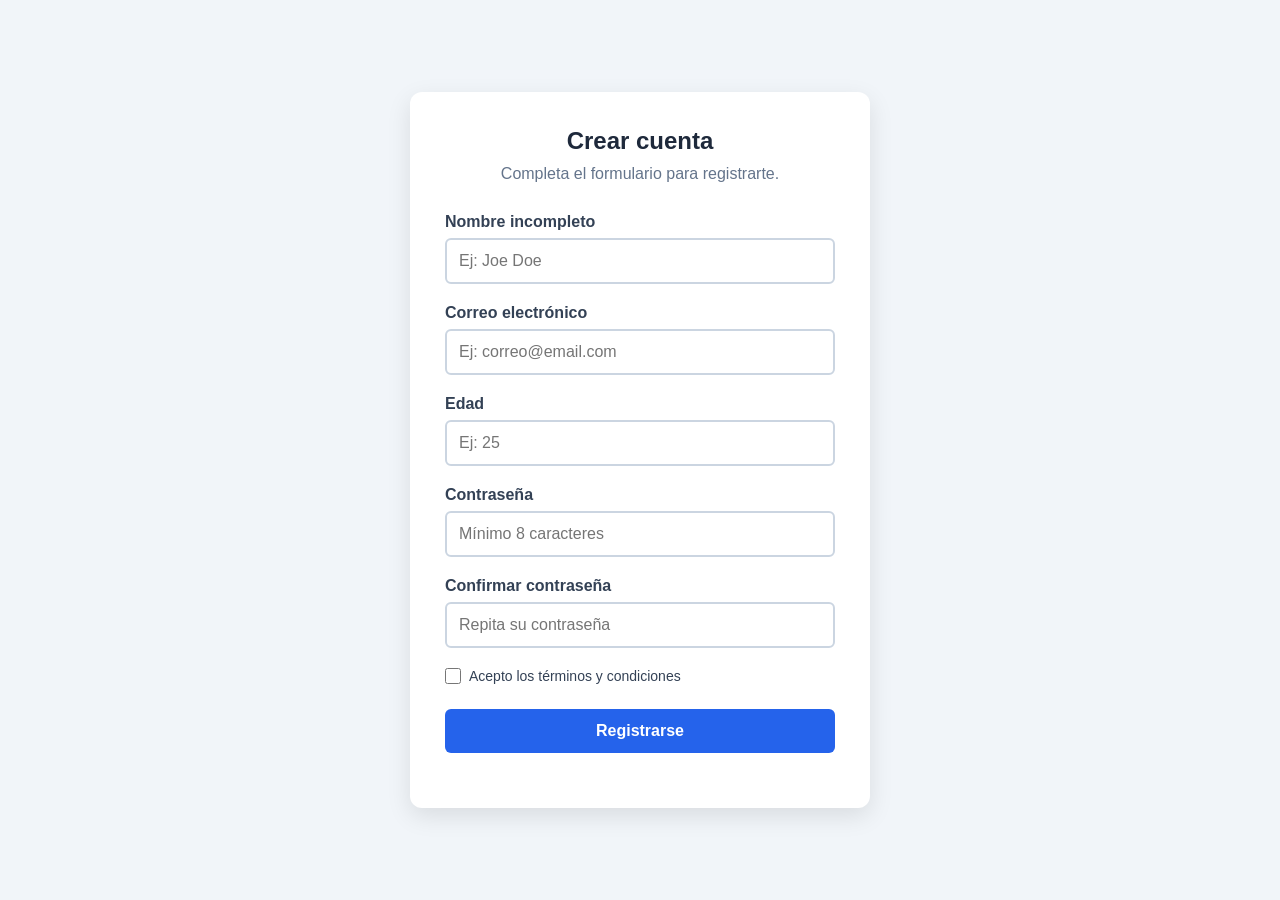
==== commit 5ff1cda6: "Cambio en input nombre del formulario" ====
--- a/Web/index.html
+++ b/Web/index.html
@@ -21,13 +21,15 @@
           <!-- Nombre -->
 
           <div class="campo">
-            <label for="nombre"> Nombre completo </label>
+            <label for="nombre"> Nombre incompleto </label>
 
             <input
               type="text"
               id="nombre"
               name="nombre"
               placeholder="Ej: Joe Doe"
+              minlength="5"
+              maxlength="20"
             />
 
             <small id="errorNombre" class="mensaje-error"></small>
